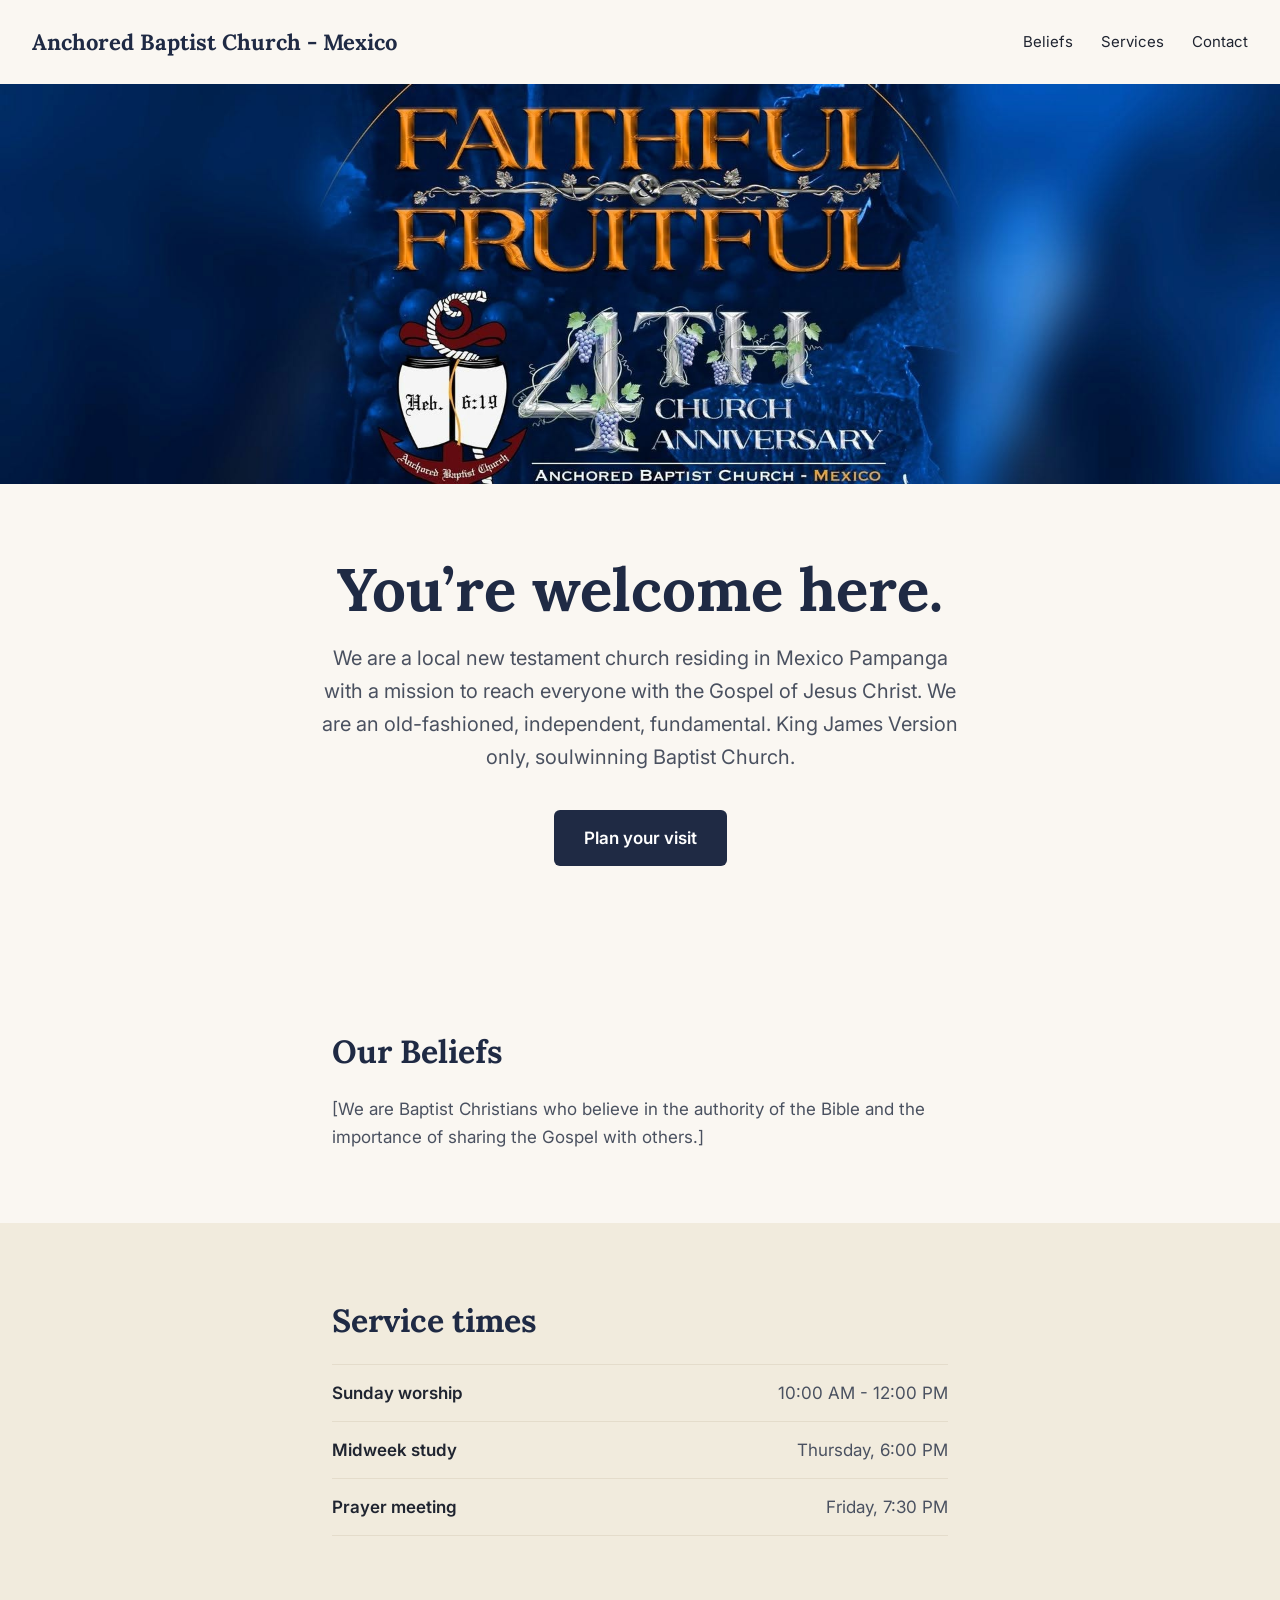
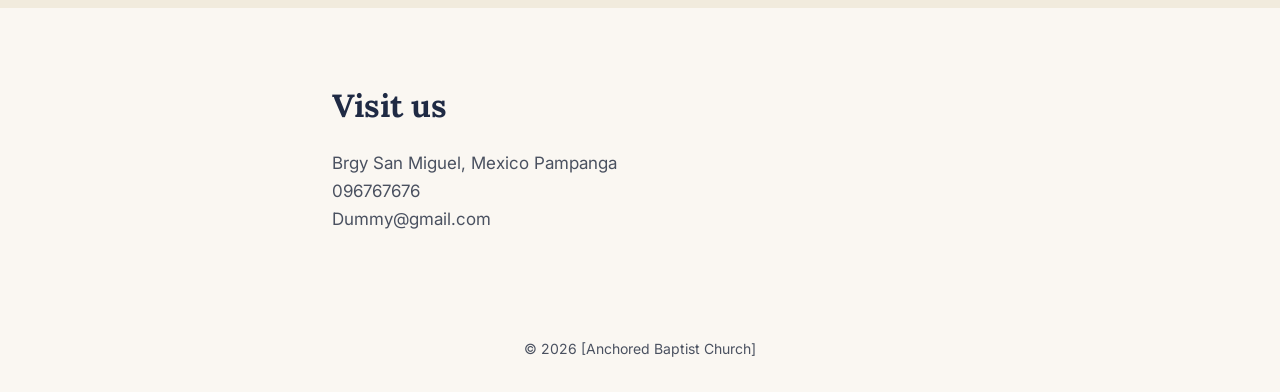
==== index.html @ 44a6a185 "Rename churchindex.html to index.html" ====
<!doctype html>
<html lang="en">
<head>
<meta charset="utf-8">
<meta name="viewport" content="width=device-width, initial-scale=1">
<title>[Church Name]</title>
<link rel="preconnect" href="https://fonts.googleapis.com">
<link rel="preconnect" href="https://fonts.gstatic.com" crossorigin>
<link href="https://fonts.googleapis.com/css2?family=Inter:wght@400;600&family=Lora:wght@600;700&display=swap" rel="stylesheet">
<link rel="stylesheet" href="Church.css">
</head>
<body>

<header class="site-header">
  <a href="#" class="logo">Anchored Baptist Church - Mexico</a>
  <nav class="nav" aria-label="Main">
    <a href="#Beliefs">Beliefs</a>
    <a href="#services">Services</a>
    <a href="#contact">Contact</a>
  </nav>
</header>

<main>
  <div class="banner">
    <img src="logo.jpg" alt="Looking up through tall green trees, with the words God’s Grace">
  </div>

  <section class="hero">
    <h1>You’re welcome here.</h1>
    <p>We are a local new testament church residing in Mexico Pampanga with a mission to reach everyone with the Gospel of Jesus Christ. We are an old-fashioned, independent, fundamental. King James Version only, soulwinning Baptist Church.</p>
    <a href="#contact" class="btn">Plan your visit</a>
  </section>

  <section id="Beliefs" class="section narrow">
    <h2>Our Beliefs</h2>
    <p>[We are Baptist Christians who believe in the authority of the Bible and the importance of sharing the Gospel with others.]</p>
  </section>

  <section id="services" class="band">
    <div class="section narrow">
      <h2>Service times</h2>
      <dl class="times">
        <div><dt>Sunday worship</dt><dd>10:00 AM - 12:00 PM</dd></div>
        <div><dt>Midweek study</dt><dd>Thursday, 6:00 PM</dd></div>
        <div><dt>Prayer meeting</dt><dd>Friday, 7:30 PM</dd></div>
      </dl>
    </div>
  </section>

  <section id="contact" class="section narrow">
    <h2>Visit us</h2>
    <p>Brgy San Miguel, Mexico Pampanga<br>096767676<br>Dummy@gmail.com</p>
  </section>
</main>

<footer class="site-footer">
  <p>© 2026 [Anchored Baptist Church]</p>
</footer>

</body>
</html>
---- Church.css ----
:root {
  --accent: #1F2A44;   /* main color: headline, button */
  --ink: #1F2430;
  --muted: #4A5160;
  --bg: #FAF7F2;
  --band: #F1EBDD;
  --line: #E4DCCB;
  --serif: Lora, Georgia, serif;
  --sans: Inter, system-ui, sans-serif;
}

* { box-sizing: border-box; }
body { margin: 0; background: var(--bg); color: var(--ink); font: 17px/1.65 var(--sans); }
a { color: inherit; text-decoration: none; }
a:focus-visible { outline: 3px solid var(--accent); outline-offset: 3px; }
h1, h2 { font-family: var(--serif); margin: 0; color: var(--accent); }
h2 { font-size: 32px; margin-bottom: 16px; }
p { margin: 0; color: var(--muted); }

/* Header */
.site-header { display: flex; flex-wrap: wrap; align-items: center; justify-content: space-between; gap: 12px 32px; padding: 24px 32px; }
.logo { font-family: var(--serif); font-weight: 700; font-size: 22px; color: var(--accent); }
.nav { display: flex; gap: 28px; font-size: 15px; }
.nav a:hover { color: var(--accent); }

/* Banner photo */
.banner img { display: block; width: 100%; height: 400px; object-fit: cover; object-position: center; }

/* Hero */
.hero { max-width: 720px; margin: 0 auto; padding: 72px 32px 88px; text-align: center; }
.hero h1 { font-size: 60px; line-height: 1.1; margin-bottom: 20px; }
.hero p { font-size: 20px; margin-bottom: 36px; }
.btn { display: inline-block; background: var(--accent); color: #fff; padding: 14px 30px; border-radius: 6px; font-weight: 600; }
.btn:hover { opacity: .9; }

/* Sections */
.section { padding: 72px 32px; }
.narrow { max-width: 680px; margin: 0 auto; }
.band { background: var(--band); }

/* Service times */
.times { margin: 0; }
.times div { display: flex; justify-content: space-between; gap: 16px; padding: 14px 0; border-bottom: 1px solid var(--line); }
.times div:first-child { border-top: 1px solid var(--line); }
.times dt { font-weight: 600; }
.times dd { margin: 0; color: var(--muted); }

/* Footer */
.site-footer { text-align: center; padding: 32px; font-size: 14px; }

/* Phones */
@media (max-width: 600px) {
  .site-header { padding: 20px; }
  .hero { padding: 64px 20px 72px; }
  .hero h1 { font-size: 40px; }
  .section { padding: 56px 20px; }
  h2 { font-size: 28px; }
}
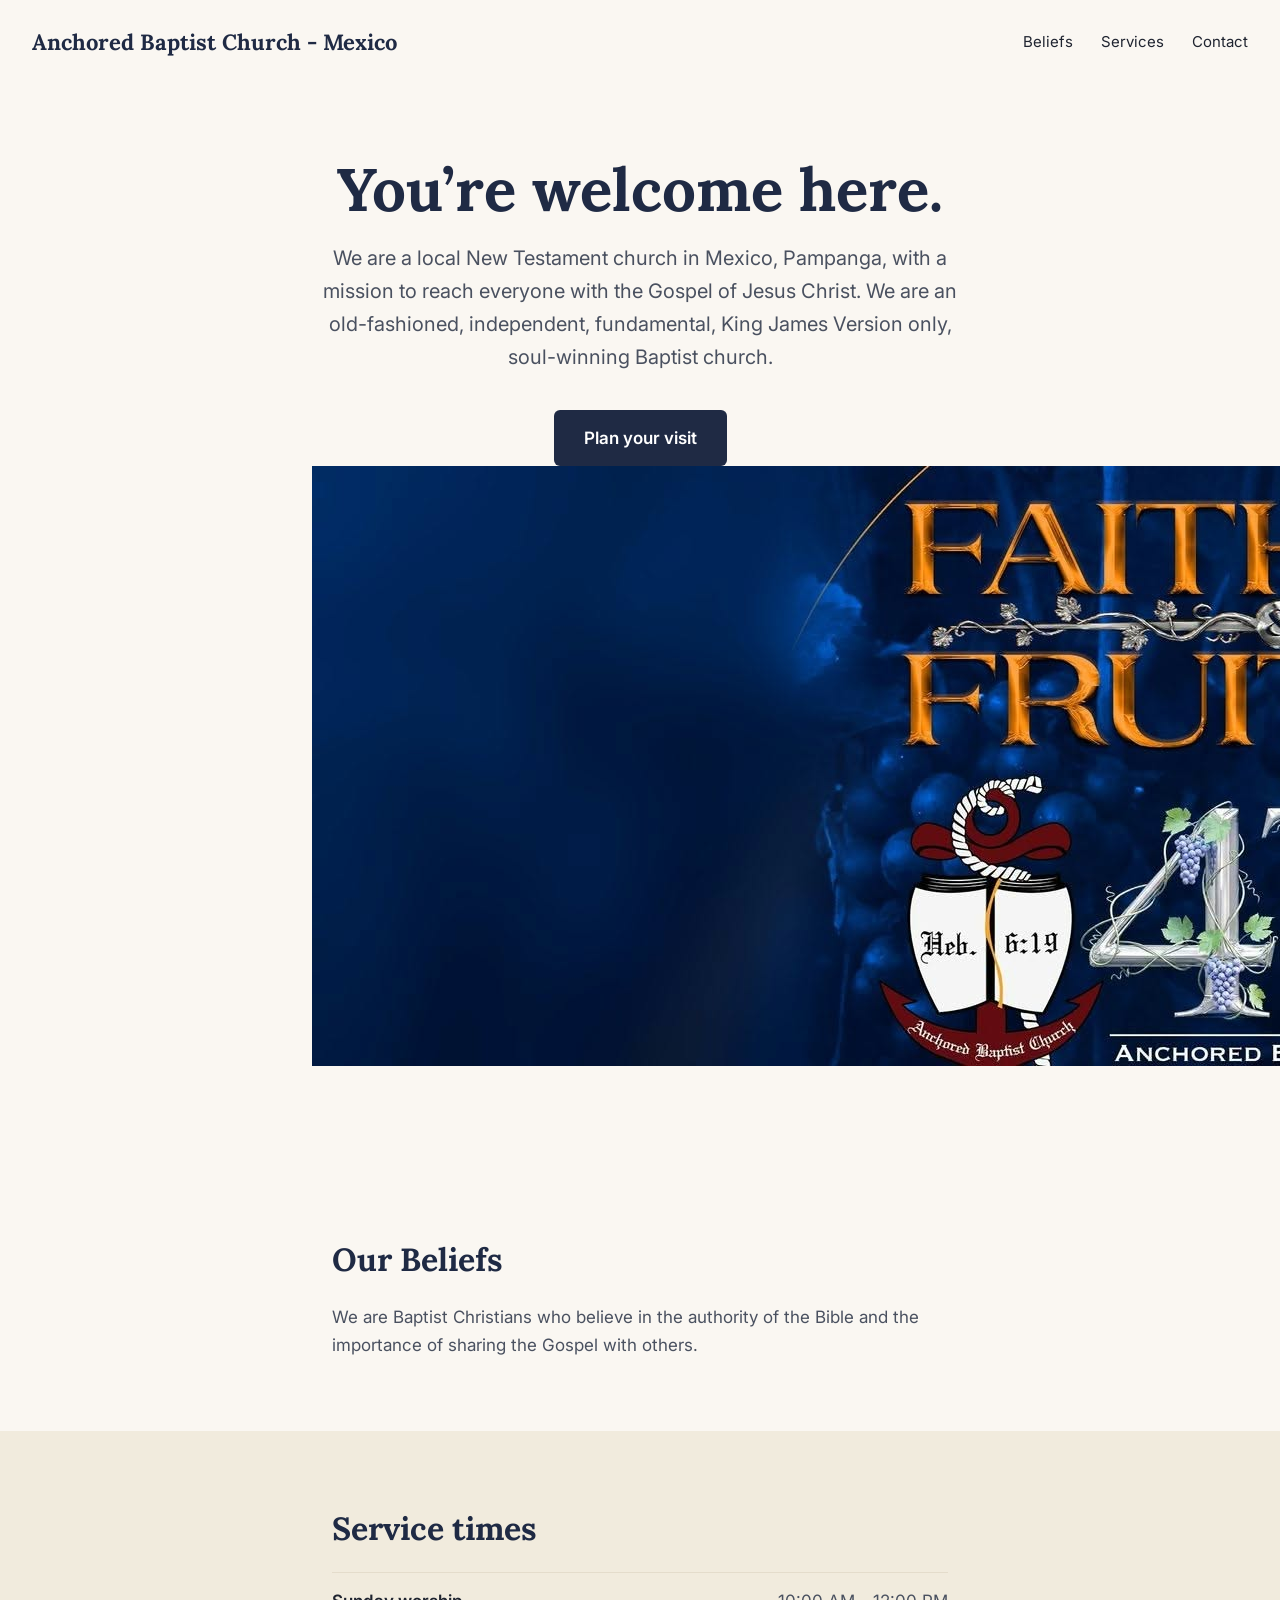
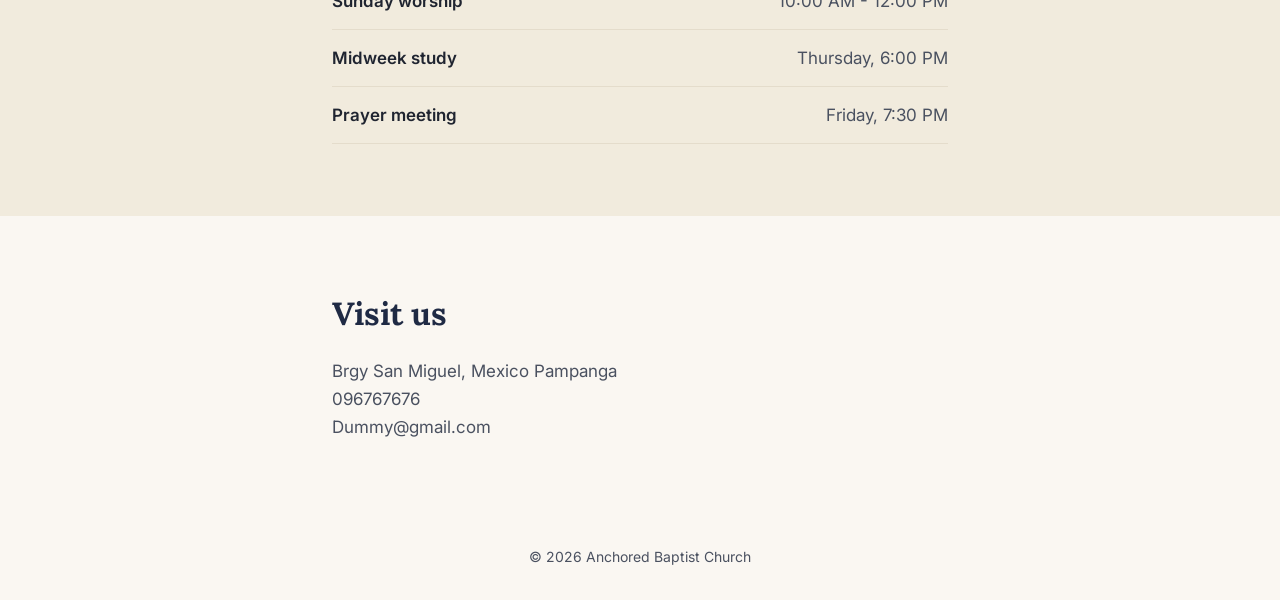
==== commit 34d8c957: "Refactor hero section and enhance content clarity Updated the hero section layout and improved text " ====
--- a/index.html
+++ b/index.html
@@ -3,7 +3,7 @@
 <head>
 <meta charset="utf-8">
 <meta name="viewport" content="width=device-width, initial-scale=1">
-<title>[Church Name]</title>
+<title>Anchored Baptist Church - Mexico</title>
 <link rel="preconnect" href="https://fonts.googleapis.com">
 <link rel="preconnect" href="https://fonts.gstatic.com" crossorigin>
 <link href="https://fonts.googleapis.com/css2?family=Inter:wght@400;600&family=Lora:wght@600;700&display=swap" rel="stylesheet">
@@ -21,19 +21,20 @@
 </header>
 
 <main>
-  <div class="banner">
-    <img src="logo.jpg" alt="Looking up through tall green trees, with the words God’s Grace">
-  </div>
-
   <section class="hero">
-    <h1>You’re welcome here.</h1>
-    <p>We are a local new testament church residing in Mexico Pampanga with a mission to reach everyone with the Gospel of Jesus Christ. We are an old-fashioned, independent, fundamental. King James Version only, soulwinning Baptist Church.</p>
-    <a href="#contact" class="btn">Plan your visit</a>
+    <div class="hero-text">
+      <h1>You’re welcome here.</h1>
+      <p>We are a local New Testament church in Mexico, Pampanga, with a mission to reach everyone with the Gospel of Jesus Christ. We are an old-fashioned, independent, fundamental, King James Version only, soul-winning Baptist church.</p>
+      <a href="#contact" class="btn">Plan your visit</a>
+    </div>
+    <div class="hero-image">
+      <img src="logo.jpg" alt="Faithful and Fruitful: Anchored Baptist Church 4th Church Anniversary">
+    </div>
   </section>
 
   <section id="Beliefs" class="section narrow">
     <h2>Our Beliefs</h2>
-    <p>[We are Baptist Christians who believe in the authority of the Bible and the importance of sharing the Gospel with others.]</p>
+    <p>We are Baptist Christians who believe in the authority of the Bible and the importance of sharing the Gospel with others.</p>
   </section>
 
   <section id="services" class="band">
@@ -54,7 +55,7 @@
 </main>
 
 <footer class="site-footer">
-  <p>© 2026 [Anchored Baptist Church]</p>
+  <p>© 2026 Anchored Baptist Church</p>
 </footer>
 
 </body>
